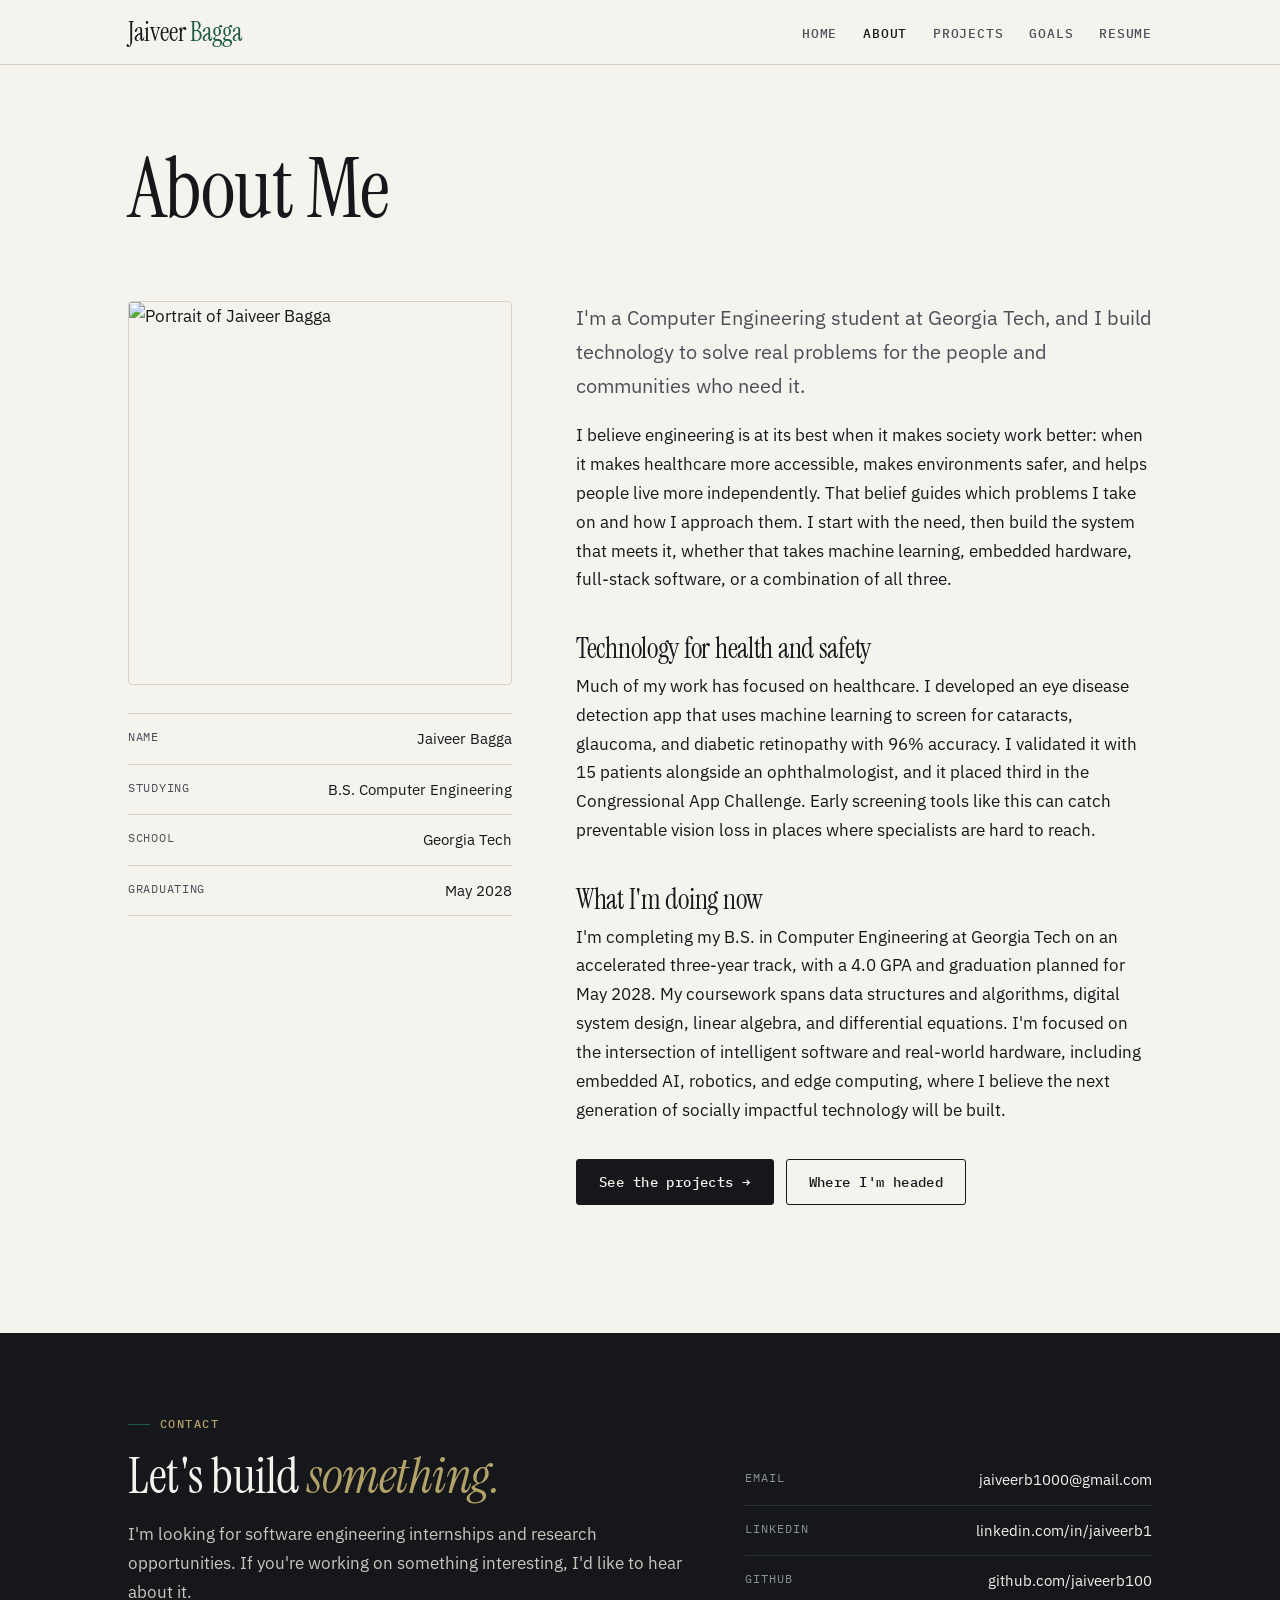
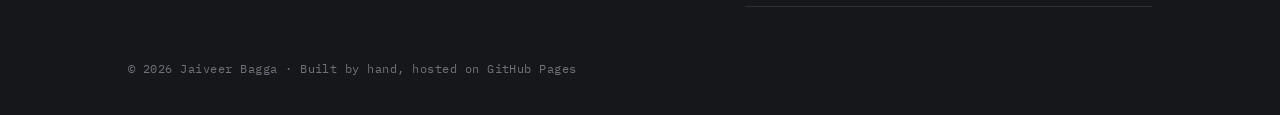
==== about.html @ e7812ad7 "Add files via upload" ====
<!DOCTYPE html>
<html lang="en">
<head>
  <meta charset="utf-8">
  <meta name="viewport" content="width=device-width, initial-scale=1">
  <title>About — Jaiveer Bagga</title>
  <link rel="stylesheet" href="style.css">
</head>
<body>
  <nav class="nav">
    <div class="wrap">
      <a class="brand" href="index.html">Jaiveer <span>Bagga</span></a>
      <ul>
        <li><a class="link" href="index.html">Home</a></li>
        <li><a class="link active" href="about.html">About</a></li>
        <li><a class="link" href="projects.html">Projects</a></li>
        <li><a class="link" href="goals.html">Goals</a></li>
        <li><a class="link" href="resume.html">Resume</a></li>
      </ul>
    </div>
  </nav>

  <header class="page-head">
    <div class="wrap">
      <h1>About Me</h1>
    </div>
  </header>

  <section style="padding-top:0">
    <div class="wrap split">
      <aside class="sticky">
        <img src="assets/headshot.jpg" alt="Portrait of Jaiveer Bagga" style="border-radius:4px;border:1px solid var(--line);aspect-ratio:1/1;object-fit:cover;object-position:top">
        <ul class="facts">
          <li><span>Name</span><span>Jaiveer Bagga</span></li>
          <li><span>Studying</span><span>B.S. Computer Engineering</span></li>
          <li><span>School</span><span>Georgia Tech</span></li>
          <li><span>Graduating</span><span>May 2028</span></li>
        </ul>
      </aside>

      <div class="prose">
        <p class="lede">I'm a Computer Engineering student at Georgia Tech, and I build technology to solve real problems for the people and communities who need it.</p>
        <p>I believe engineering is at its best when it makes society work better: when it makes healthcare more accessible, makes environments safer, and helps people live more independently. That belief guides which problems I take on and how I approach them. I start with the need, then build the system that meets it, whether that takes machine learning, embedded hardware, full-stack software, or a combination of all three.</p>

        <h3>Technology for health and safety</h3>
        <p>Much of my work has focused on healthcare. I developed an eye disease detection app that uses machine learning to screen for cataracts, glaucoma, and diabetic retinopathy with 96% accuracy. I validated it with 15 patients alongside an ophthalmologist, and it placed third in the Congressional App Challenge. Early screening tools like this can catch preventable vision loss in places where specialists are hard to reach.</p>

        <h3>What I'm doing now</h3>
        <p>I'm completing my B.S. in Computer Engineering at Georgia Tech on an accelerated three-year track, with a 4.0 GPA and graduation planned for May 2028. My coursework spans data structures and algorithms, digital system design, linear algebra, and differential equations. I'm focused on the intersection of intelligent software and real-world hardware, including embedded AI, robotics, and edge computing, where I believe the next generation of socially impactful technology will be built.</p>

        <div class="btns">
          <a class="btn solid" href="projects.html">See the projects →</a>
          <a class="btn ghost" href="goals.html">Where I'm headed</a>
        </div>
      </div>
    </div>
  </section>

  <footer id="contact">
    <div class="wrap">
      <div class="cols">
        <div>
          <span class="eyebrow" style="color:var(--gold)">Contact</span>
          <h2 style="margin-top:16px">Let's build <em>something.</em></h2>
          <p>I'm looking for software engineering internships and research opportunities. If you're working on something interesting, I'd like to hear about it.</p>
        </div>
        <ul>
          <li><span>Email</span><a href="mailto:jaiveerb1000@gmail.com">jaiveerb1000@gmail.com</a></li>
          <li><span>LinkedIn</span><a href="https://linkedin.com/in/jaiveerb1">linkedin.com/in/jaiveerb1</a></li>
          <li><span>GitHub</span><a href="https://github.com/jaiveerb100">github.com/jaiveerb100</a></li>
        </ul>
      </div>
      <p class="fine">© 2026 Jaiveer Bagga · Built by hand, hosted on GitHub Pages</p>
    </div>
  </footer>
</body>
</html>
---- style.css ----
@import url('https://fonts.googleapis.com/css2?family=Instrument+Serif:ital@0;1&family=IBM+Plex+Sans:wght@400;500;600&family=IBM+Plex+Mono:wght@400;500&display=swap');

:root {
  --paper: #f5f3ee;
  --paper-2: #ebe8e0;
  --ink: #15171b;
  --ink-2: #4a4e57;
  --line: #d6d2c7;
  --green: #1d5a47;
  --green-2: #e3ece7;
  --gold: #b3a369;
  --serif: 'Instrument Serif', Georgia, serif;
  --sans: 'IBM Plex Sans', system-ui, -apple-system, Segoe UI, sans-serif;
  --mono: 'IBM Plex Mono', ui-monospace, Menlo, monospace;
  --max: 1080px;
}

* { box-sizing: border-box; margin: 0; padding: 0; }
html { scroll-behavior: smooth; }
body {
  background: var(--paper);
  color: var(--ink);
  font: 17px/1.7 var(--sans);
  -webkit-font-smoothing: antialiased;
}
img { max-width: 100%; display: block; }
a { color: var(--green); text-underline-offset: 3px; }
a:hover { color: var(--ink); }

.wrap { max-width: var(--max); margin: 0 auto; padding: 0 28px; }

/* ---------- nav ---------- */
.nav {
  position: sticky; top: 0; z-index: 10;
  background: rgba(245, 243, 238, 0.92);
  backdrop-filter: blur(8px);
  border-bottom: 1px solid var(--line);
}
.nav .wrap { display: flex; align-items: center; justify-content: space-between; height: 64px; gap: 20px; }
.brand { font: 26px/1 var(--serif); color: var(--ink); text-decoration: none; white-space: nowrap; }
.brand span { color: var(--green); }
.nav ul { list-style: none; display: flex; gap: 26px; overflow-x: auto; }
.nav a.link {
  font: 500 13px/1 var(--mono); text-transform: uppercase; letter-spacing: 0.06em;
  color: var(--ink-2); text-decoration: none; padding: 6px 0; border-bottom: 2px solid transparent; white-space: nowrap;
}
.nav a.link:hover, .nav a.link.active { color: var(--ink); border-color: var(--green); }

/* ---------- type ---------- */
.eyebrow {
  font: 500 12px/1 var(--mono); text-transform: uppercase; letter-spacing: 0.12em; color: var(--green);
  display: inline-flex; align-items: center; gap: 10px;
}
.eyebrow::before { content: ''; width: 22px; height: 1px; background: var(--green); }
h1, h2, h3 { font-family: var(--serif); font-weight: 400; line-height: 1.05; letter-spacing: -0.01em; }
h1 { font-size: clamp(48px, 7vw, 84px); }
h2 { font-size: clamp(34px, 4.4vw, 50px); margin-bottom: 18px; }
h3 { font-size: 28px; margin-bottom: 8px; }
h1 em, h2 em { color: var(--green); }
p + p { margin-top: 1.05em; }
.lede { font-size: 20px; color: var(--ink-2); max-width: 60ch; }
.prose { max-width: 68ch; }
.prose h3 { margin-top: 40px; }
.muted { color: var(--ink-2); }

/* ---------- sections ---------- */
section { padding: 88px 0; }
section + section { border-top: 1px solid var(--line); }
.page-head { padding: 80px 0 48px; }
.page-head h1 { margin: 0 0 20px; }

/* ---------- hero ---------- */
.hero { padding: 72px 0 88px; }
.hero .wrap { display: grid; grid-template-columns: 1.25fr 0.75fr; gap: 64px; align-items: center; }
.hero h1 { margin: 20px 0 26px; }
.portrait { position: relative; }
.portrait img {
  border-radius: 4px; aspect-ratio: 4 / 5; object-fit: cover; width: 100%;
  background: #fff; border: 1px solid var(--line);
  box-shadow: 16px 16px 0 -1px var(--paper), 16px 16px 0 0 var(--green);
}
.portrait figcaption { font: 12px/1.4 var(--mono); color: var(--ink-2); margin-top: 26px; letter-spacing: 0.04em; }

.btns { display: flex; flex-wrap: wrap; gap: 12px; margin-top: 34px; }
.btn {
  display: inline-block; font: 500 14px/1 var(--mono); letter-spacing: 0.03em;
  padding: 15px 22px; border-radius: 3px; text-decoration: none; border: 1px solid var(--ink);
  transition: background .15s, color .15s;
}
.btn.solid { background: var(--ink); color: var(--paper); }
.btn.solid:hover { background: var(--green); border-color: var(--green); color: #fff; }
.btn.ghost { color: var(--ink); }
.btn.ghost:hover { background: var(--ink); color: var(--paper); }

/* ---------- stats ---------- */
.stats { display: grid; grid-template-columns: repeat(4, 1fr); border-top: 1px solid var(--ink); border-bottom: 1px solid var(--line); }
.stat { padding: 28px 22px 26px 0; }
.stat + .stat { padding-left: 22px; border-left: 1px solid var(--line); }
.stat b { display: block; font: 44px/1 var(--serif); font-weight: 400; color: var(--green); margin-bottom: 10px; }
.stat span { font-size: 14px; color: var(--ink-2); line-height: 1.45; display: block; }

/* ---------- cards ---------- */
.grid { display: grid; grid-template-columns: repeat(2, 1fr); gap: 28px; margin-top: 44px; }
.card {
  background: #fbfaf7; border: 1px solid var(--line); border-radius: 4px; overflow: hidden;
  display: flex; flex-direction: column; text-decoration: none; color: inherit;
  transition: transform .2s, border-color .2s;
}
a.card:hover { transform: translateY(-3px); border-color: var(--green); color: inherit; }
.card .art { background: var(--paper-2); border-bottom: 1px solid var(--line); }
.card .art img { width: 100%; aspect-ratio: 16 / 9; object-fit: cover; }
.card .body { padding: 24px 26px 28px; display: flex; flex-direction: column; gap: 8px; flex: 1; }
.card p { font-size: 15.5px; color: var(--ink-2); }
.tags { display: flex; flex-wrap: wrap; gap: 6px; margin-top: auto; padding-top: 14px; }
.tag { font: 12px/1 var(--mono); padding: 6px 9px; background: var(--green-2); color: var(--green); border-radius: 2px; }
.meta { font: 12px/1 var(--mono); color: var(--ink-2); letter-spacing: 0.05em; text-transform: uppercase; }

.card.feature { grid-column: 1 / -1; flex-direction: row; border-color: var(--green); }
.card.feature .art { flex: 1.1; border-bottom: 0; border-right: 1px solid var(--line); }
.card.feature .art img { height: 100%; aspect-ratio: auto; }
.card.feature .body { flex: 1; padding: 36px; }
.badge {
  align-self: flex-start; font: 500 11px/1 var(--mono); letter-spacing: 0.1em; text-transform: uppercase;
  background: var(--gold); color: var(--ink); padding: 6px 9px; border-radius: 2px;
}

/* ---------- about ---------- */
.split { display: grid; grid-template-columns: 0.8fr 1.2fr; gap: 64px; align-items: start; }
.sticky { position: sticky; top: 100px; }
.pull {
  font: italic 30px/1.25 var(--serif); color: var(--green); border-left: 2px solid var(--gold);
  padding-left: 22px; margin: 40px 0;
}
.facts { list-style: none; border-top: 1px solid var(--line); margin-top: 28px; }
.facts li { display: flex; justify-content: space-between; gap: 16px; padding: 12px 0; border-bottom: 1px solid var(--line); font-size: 15px; }
.facts li span:first-child { font: 12px/1.9 var(--mono); text-transform: uppercase; letter-spacing: 0.06em; color: var(--ink-2); }
.facts li span:last-child { text-align: right; }

/* ---------- goals ---------- */
.figure { margin: 44px 0; background: #fbfaf7; border: 1px solid var(--line); border-radius: 4px; padding: 28px; }
.figure figcaption { font: 12px/1.5 var(--mono); color: var(--ink-2); margin-top: 16px; letter-spacing: 0.03em; }
.steps { counter-reset: s; list-style: none; margin-top: 30px; display: grid; gap: 2px; }
.steps li { counter-increment: s; display: grid; grid-template-columns: 70px 1fr; gap: 18px; padding: 22px 0; border-top: 1px solid var(--line); }
.steps li::before { content: '0' counter(s); font: 34px/1 var(--serif); color: var(--gold); }
.steps h3 { font-size: 24px; }
.steps p { font-size: 16px; color: var(--ink-2); }

/* ---------- resume ---------- */
.resume { background: #fff; border: 1px solid var(--line); border-radius: 4px; padding: 56px 60px; box-shadow: 0 1px 0 var(--line), 0 20px 40px -30px rgba(0,0,0,.25); }
.resume h2 { font-size: 26px; margin: 34px 0 12px; padding-bottom: 6px; border-bottom: 1px solid var(--ink); }
.resume h2:first-of-type { margin-top: 0; }
.r-item { margin-bottom: 18px; }
.r-row { display: flex; justify-content: space-between; gap: 16px; flex-wrap: wrap; }
.r-row b { font-weight: 600; }
.r-row i { color: var(--ink-2); font-size: 15px; }
.r-row .when { font: 13px/1.9 var(--mono); color: var(--ink-2); }
.resume ul { padding-left: 20px; margin-top: 6px; }
.resume li { font-size: 15.5px; margin-bottom: 4px; }

/* ---------- project feature page ---------- */
.callout {
  background: var(--green-2); border-left: 3px solid var(--green); padding: 18px 22px; border-radius: 0 4px 4px 0;
  font-size: 15.5px; margin: 28px 0;
}
.gallery { display: grid; grid-template-columns: repeat(3, 1fr); gap: 16px; margin: 36px 0; }
.slot {
  aspect-ratio: 4 / 3; border: 1.5px dashed var(--line); border-radius: 4px; background: #fbfaf7;
  display: grid; place-items: center; text-align: center; padding: 16px;
  font: 12px/1.5 var(--mono); color: var(--ink-2);
}
.qa { display: grid; grid-template-columns: repeat(5, 1fr); gap: 1px; background: var(--line); border: 1px solid var(--line); margin: 36px 0; }
.qa div { background: #fbfaf7; padding: 18px 16px; font-size: 14px; }
.qa b { display: block; font: 500 11px/1.4 var(--mono); text-transform: uppercase; letter-spacing: .08em; color: var(--green); margin-bottom: 6px; }

/* ---------- footer ---------- */
footer { background: var(--ink); color: #c9c6be; padding: 72px 0 40px; margin-top: 40px; }
footer h2 { color: var(--paper); }
footer h2 em { color: var(--gold); }
footer .cols { display: grid; grid-template-columns: 1.4fr 1fr; gap: 48px; align-items: end; }
footer ul { list-style: none; }
footer li { padding: 12px 0; border-bottom: 1px solid #2c2f36; display: flex; justify-content: space-between; gap: 16px; font-size: 15px; }
footer li span { font: 12px/1.9 var(--mono); text-transform: uppercase; letter-spacing: .08em; color: #8b8e96; }
footer a { color: var(--paper); text-decoration: none; }
footer a:hover { color: var(--gold); }
footer .fine { margin-top: 56px; font: 12px/1 var(--mono); color: #6f727a; letter-spacing: .04em; }

/* ---------- responsive ---------- */
@media (max-width: 860px) {
  body { font-size: 16px; }
  .hero .wrap, .split, footer .cols { grid-template-columns: 1fr; gap: 40px; }
  .portrait { max-width: 340px; }
  .stats { grid-template-columns: repeat(2, 1fr); }
  .stat:nth-child(3) { padding-left: 0; border-left: 0; }
  .stat:nth-child(n+3) { border-top: 1px solid var(--line); }
  .grid { grid-template-columns: 1fr; }
  .card.feature { flex-direction: column; }
  .card.feature .art { border-right: 0; border-bottom: 1px solid var(--line); }
  .sticky { position: static; }
  .gallery { grid-template-columns: 1fr 1fr; }
  .qa { grid-template-columns: 1fr; }
  .resume { padding: 32px 22px; }
  .nav ul { gap: 18px; }
  .brand { display: none; }
  section { padding: 64px 0; }
}
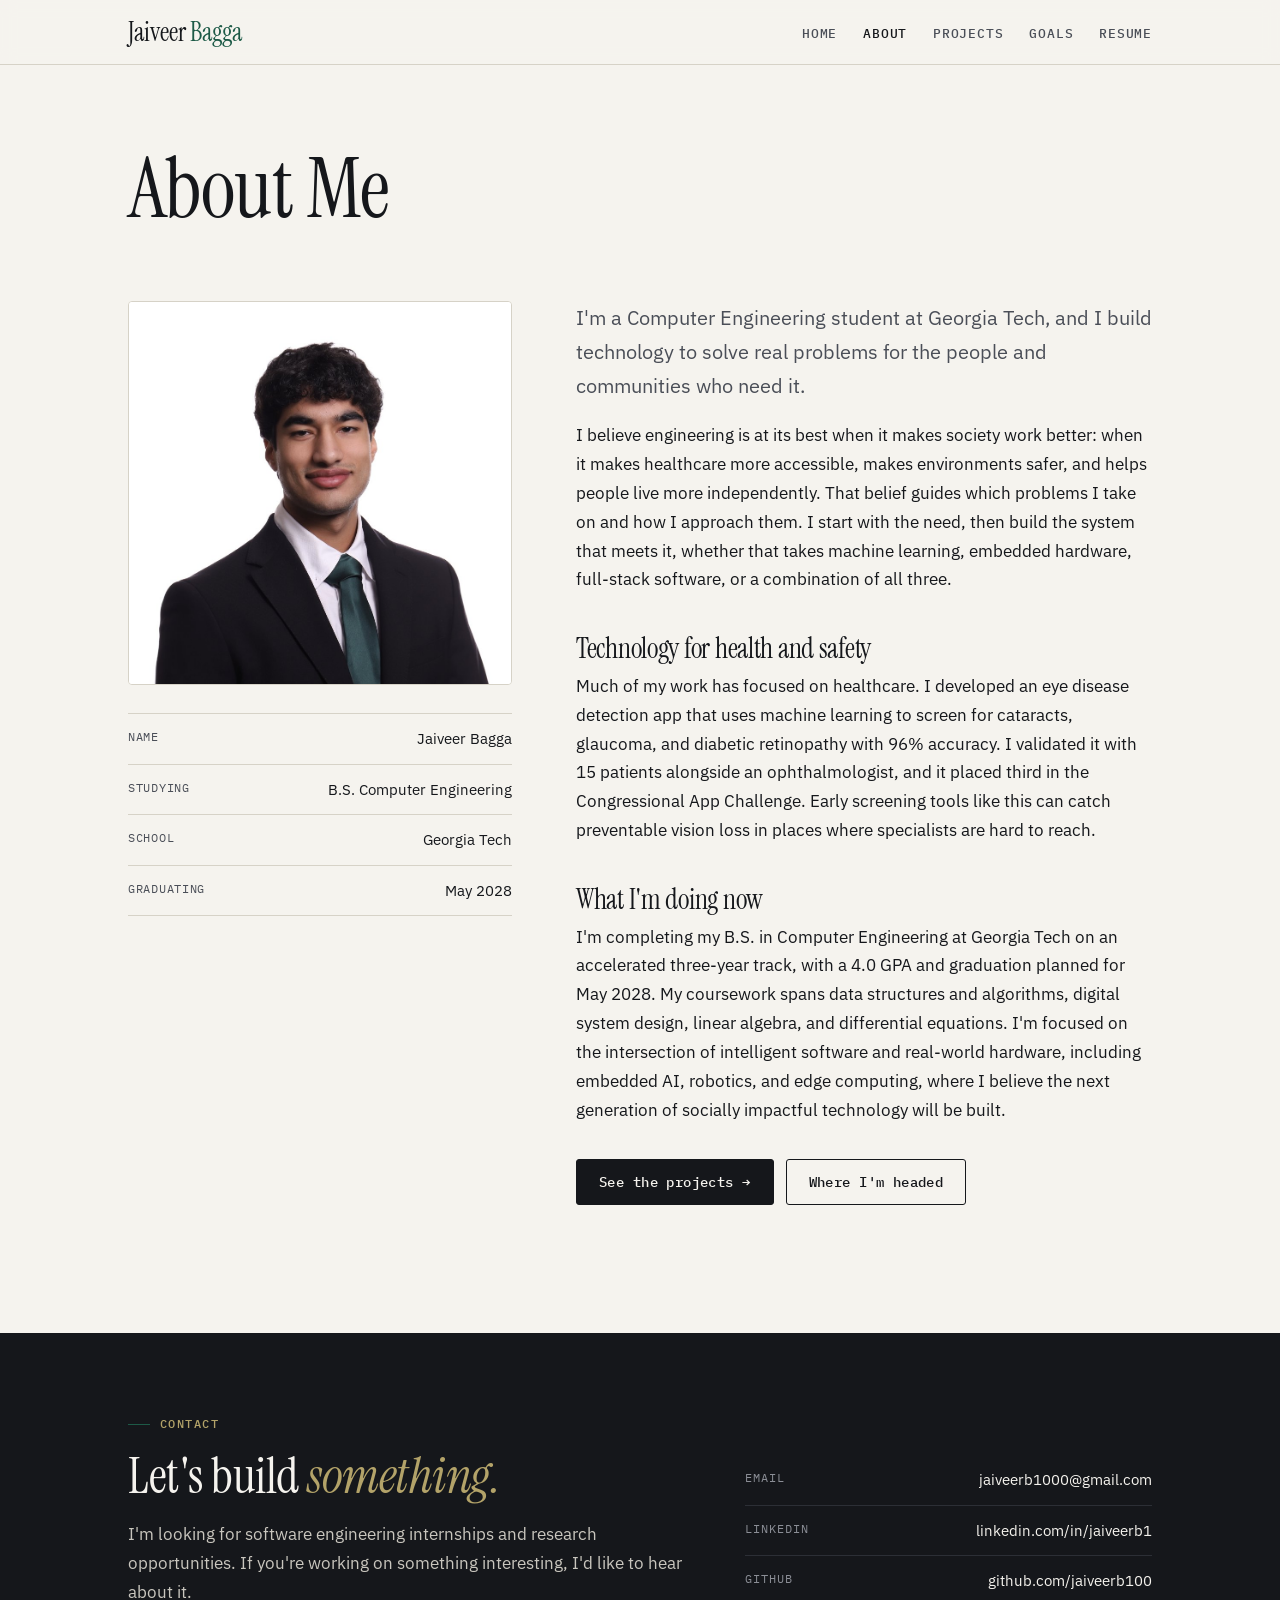
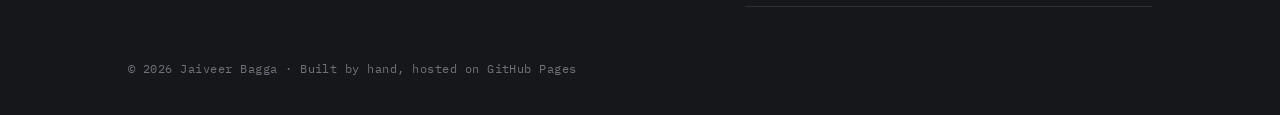
==== commit 90f82a61: "Add files via upload" ====
--- a/about.html
+++ b/about.html
@@ -29,7 +29,7 @@
   <section style="padding-top:0">
     <div class="wrap split">
       <aside class="sticky">
-        <img src="assets/headshot.jpg" alt="Portrait of Jaiveer Bagga" style="border-radius:4px;border:1px solid var(--line);aspect-ratio:1/1;object-fit:cover;object-position:top">
+        <img src="headshot.jpg" alt="Portrait of Jaiveer Bagga" style="border-radius:4px;border:1px solid var(--line);aspect-ratio:1/1;object-fit:cover;object-position:top">
         <ul class="facts">
           <li><span>Name</span><span>Jaiveer Bagga</span></li>
           <li><span>Studying</span><span>B.S. Computer Engineering</span></li>
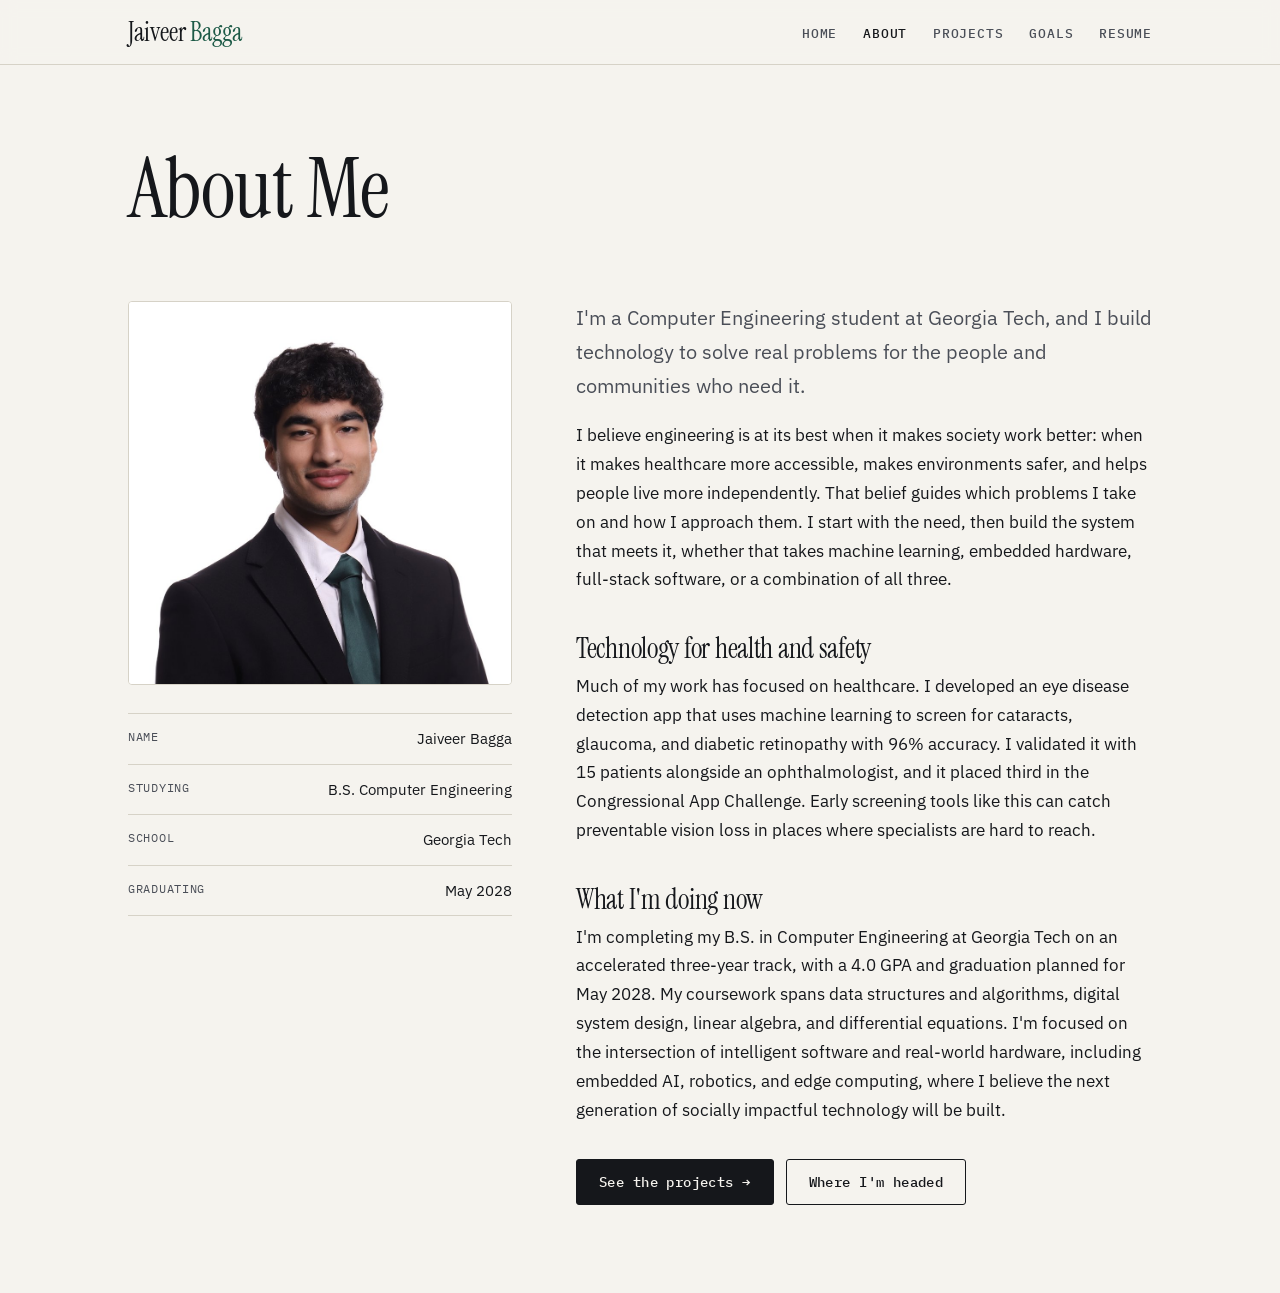
==== commit f557bb33: "Add files via upload" ====
--- a/about.html
+++ b/about.html
@@ -55,23 +55,5 @@
       </div>
     </div>
   </section>
-
-  <footer id="contact">
-    <div class="wrap">
-      <div class="cols">
-        <div>
-          <span class="eyebrow" style="color:var(--gold)">Contact</span>
-          <h2 style="margin-top:16px">Let's build <em>something.</em></h2>
-          <p>I'm looking for software engineering internships and research opportunities. If you're working on something interesting, I'd like to hear about it.</p>
-        </div>
-        <ul>
-          <li><span>Email</span><a href="mailto:jaiveerb1000@gmail.com">jaiveerb1000@gmail.com</a></li>
-          <li><span>LinkedIn</span><a href="https://linkedin.com/in/jaiveerb1">linkedin.com/in/jaiveerb1</a></li>
-          <li><span>GitHub</span><a href="https://github.com/jaiveerb100">github.com/jaiveerb100</a></li>
-        </ul>
-      </div>
-      <p class="fine">© 2026 Jaiveer Bagga · Built by hand, hosted on GitHub Pages</p>
-    </div>
-  </footer>
 </body>
 </html>
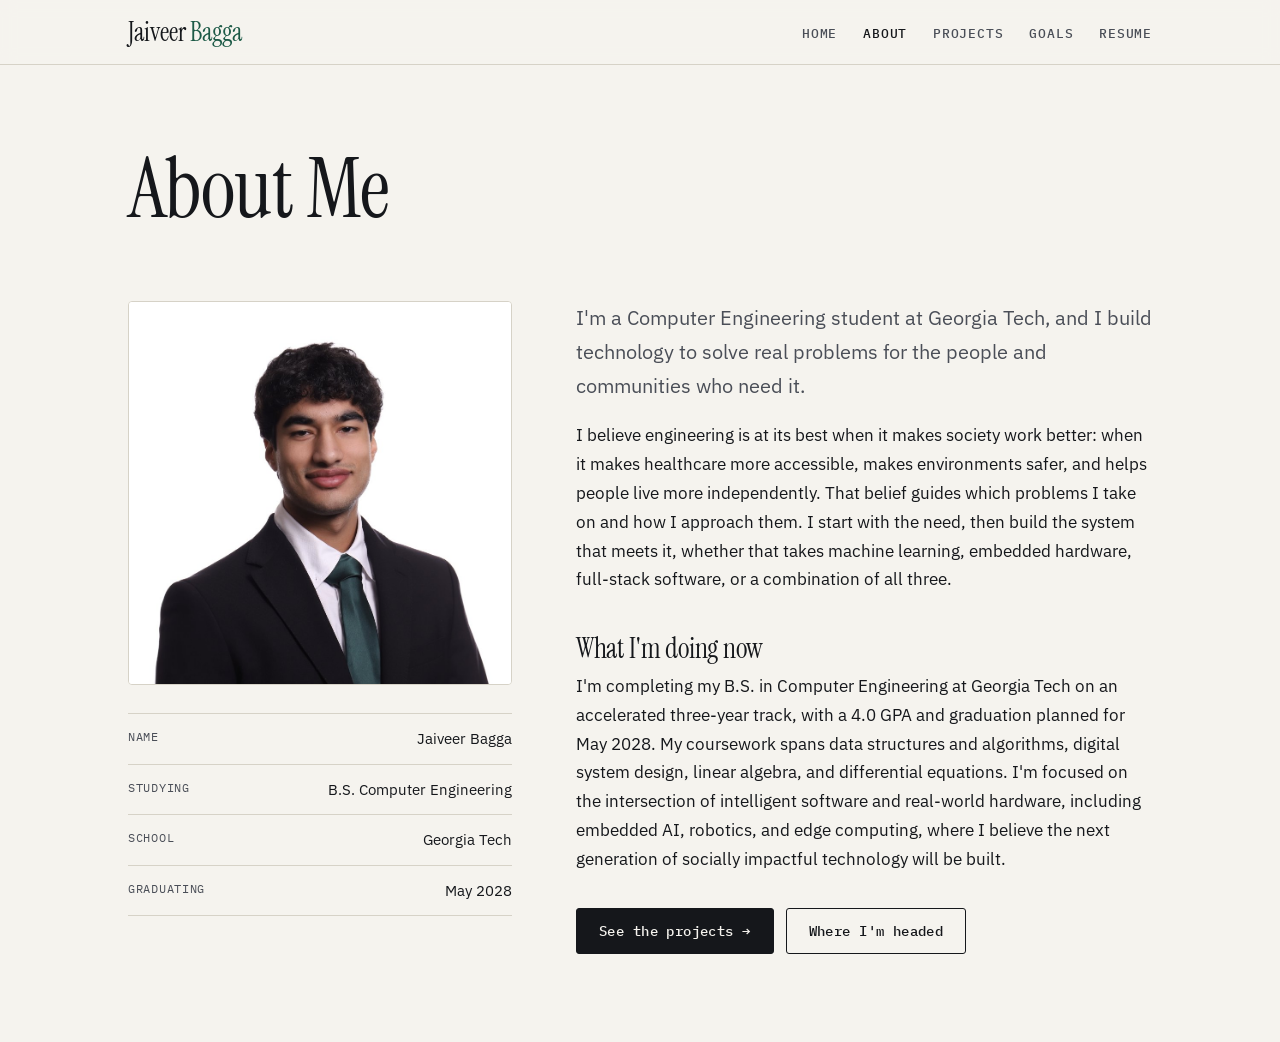
==== commit cdf18c33: "Update about.html" ====
--- a/about.html
+++ b/about.html
@@ -42,9 +42,6 @@
         <p class="lede">I'm a Computer Engineering student at Georgia Tech, and I build technology to solve real problems for the people and communities who need it.</p>
         <p>I believe engineering is at its best when it makes society work better: when it makes healthcare more accessible, makes environments safer, and helps people live more independently. That belief guides which problems I take on and how I approach them. I start with the need, then build the system that meets it, whether that takes machine learning, embedded hardware, full-stack software, or a combination of all three.</p>
 
-        <h3>Technology for health and safety</h3>
-        <p>Much of my work has focused on healthcare. I developed an eye disease detection app that uses machine learning to screen for cataracts, glaucoma, and diabetic retinopathy with 96% accuracy. I validated it with 15 patients alongside an ophthalmologist, and it placed third in the Congressional App Challenge. Early screening tools like this can catch preventable vision loss in places where specialists are hard to reach.</p>
-
         <h3>What I'm doing now</h3>
         <p>I'm completing my B.S. in Computer Engineering at Georgia Tech on an accelerated three-year track, with a 4.0 GPA and graduation planned for May 2028. My coursework spans data structures and algorithms, digital system design, linear algebra, and differential equations. I'm focused on the intersection of intelligent software and real-world hardware, including embedded AI, robotics, and edge computing, where I believe the next generation of socially impactful technology will be built.</p>
 
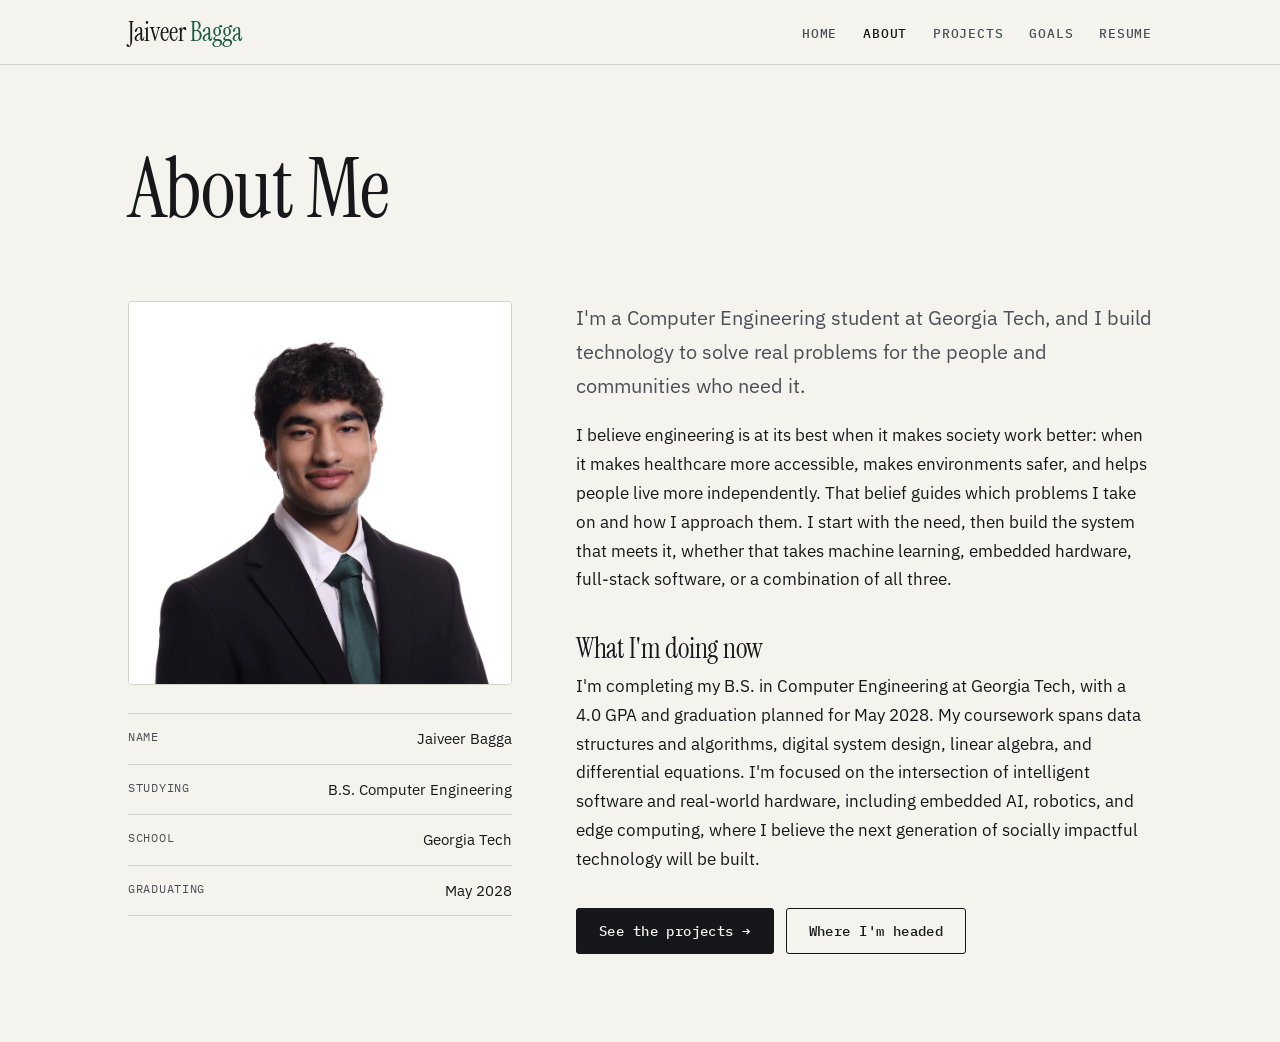
==== commit a083c49d: "Update about.html" ====
--- a/about.html
+++ b/about.html
@@ -43,7 +43,7 @@
         <p>I believe engineering is at its best when it makes society work better: when it makes healthcare more accessible, makes environments safer, and helps people live more independently. That belief guides which problems I take on and how I approach them. I start with the need, then build the system that meets it, whether that takes machine learning, embedded hardware, full-stack software, or a combination of all three.</p>
 
         <h3>What I'm doing now</h3>
-        <p>I'm completing my B.S. in Computer Engineering at Georgia Tech on an accelerated three-year track, with a 4.0 GPA and graduation planned for May 2028. My coursework spans data structures and algorithms, digital system design, linear algebra, and differential equations. I'm focused on the intersection of intelligent software and real-world hardware, including embedded AI, robotics, and edge computing, where I believe the next generation of socially impactful technology will be built.</p>
+        <p>I'm completing my B.S. in Computer Engineering at Georgia Tech, with a 4.0 GPA and graduation planned for May 2028. My coursework spans data structures and algorithms, digital system design, linear algebra, and differential equations. I'm focused on the intersection of intelligent software and real-world hardware, including embedded AI, robotics, and edge computing, where I believe the next generation of socially impactful technology will be built.</p>
 
         <div class="btns">
           <a class="btn solid" href="projects.html">See the projects →</a>
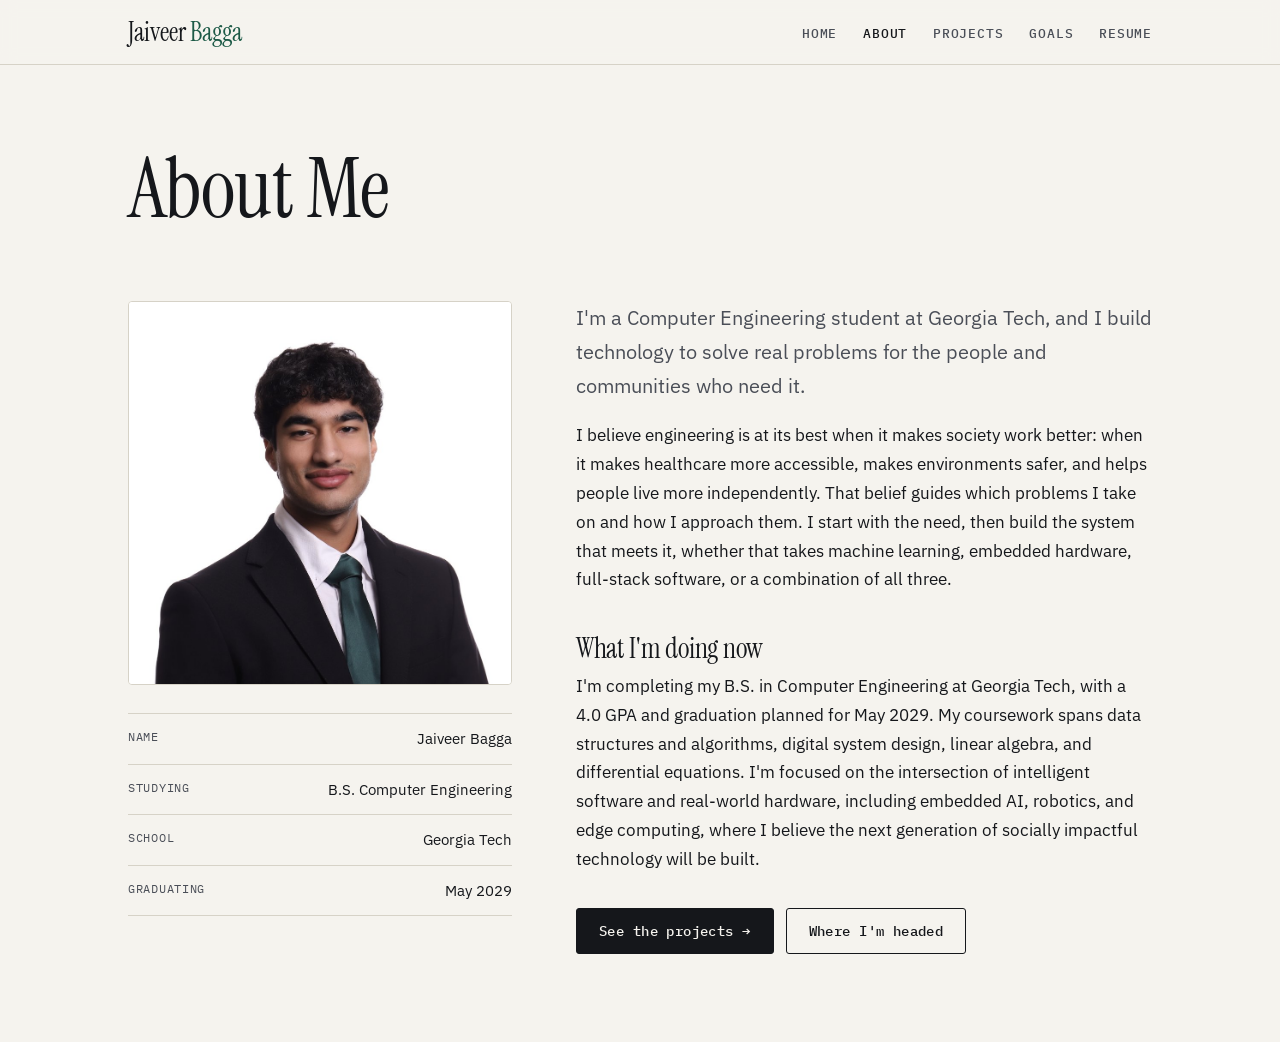
==== commit b5f10687: "Update about.html" ====
--- a/about.html
+++ b/about.html
@@ -34,7 +34,7 @@
           <li><span>Name</span><span>Jaiveer Bagga</span></li>
           <li><span>Studying</span><span>B.S. Computer Engineering</span></li>
           <li><span>School</span><span>Georgia Tech</span></li>
-          <li><span>Graduating</span><span>May 2028</span></li>
+          <li><span>Graduating</span><span>May 2029</span></li>
         </ul>
       </aside>
 
@@ -43,7 +43,7 @@
         <p>I believe engineering is at its best when it makes society work better: when it makes healthcare more accessible, makes environments safer, and helps people live more independently. That belief guides which problems I take on and how I approach them. I start with the need, then build the system that meets it, whether that takes machine learning, embedded hardware, full-stack software, or a combination of all three.</p>
 
         <h3>What I'm doing now</h3>
-        <p>I'm completing my B.S. in Computer Engineering at Georgia Tech, with a 4.0 GPA and graduation planned for May 2028. My coursework spans data structures and algorithms, digital system design, linear algebra, and differential equations. I'm focused on the intersection of intelligent software and real-world hardware, including embedded AI, robotics, and edge computing, where I believe the next generation of socially impactful technology will be built.</p>
+        <p>I'm completing my B.S. in Computer Engineering at Georgia Tech, with a 4.0 GPA and graduation planned for May 2029. My coursework spans data structures and algorithms, digital system design, linear algebra, and differential equations. I'm focused on the intersection of intelligent software and real-world hardware, including embedded AI, robotics, and edge computing, where I believe the next generation of socially impactful technology will be built.</p>
 
         <div class="btns">
           <a class="btn solid" href="projects.html">See the projects →</a>
